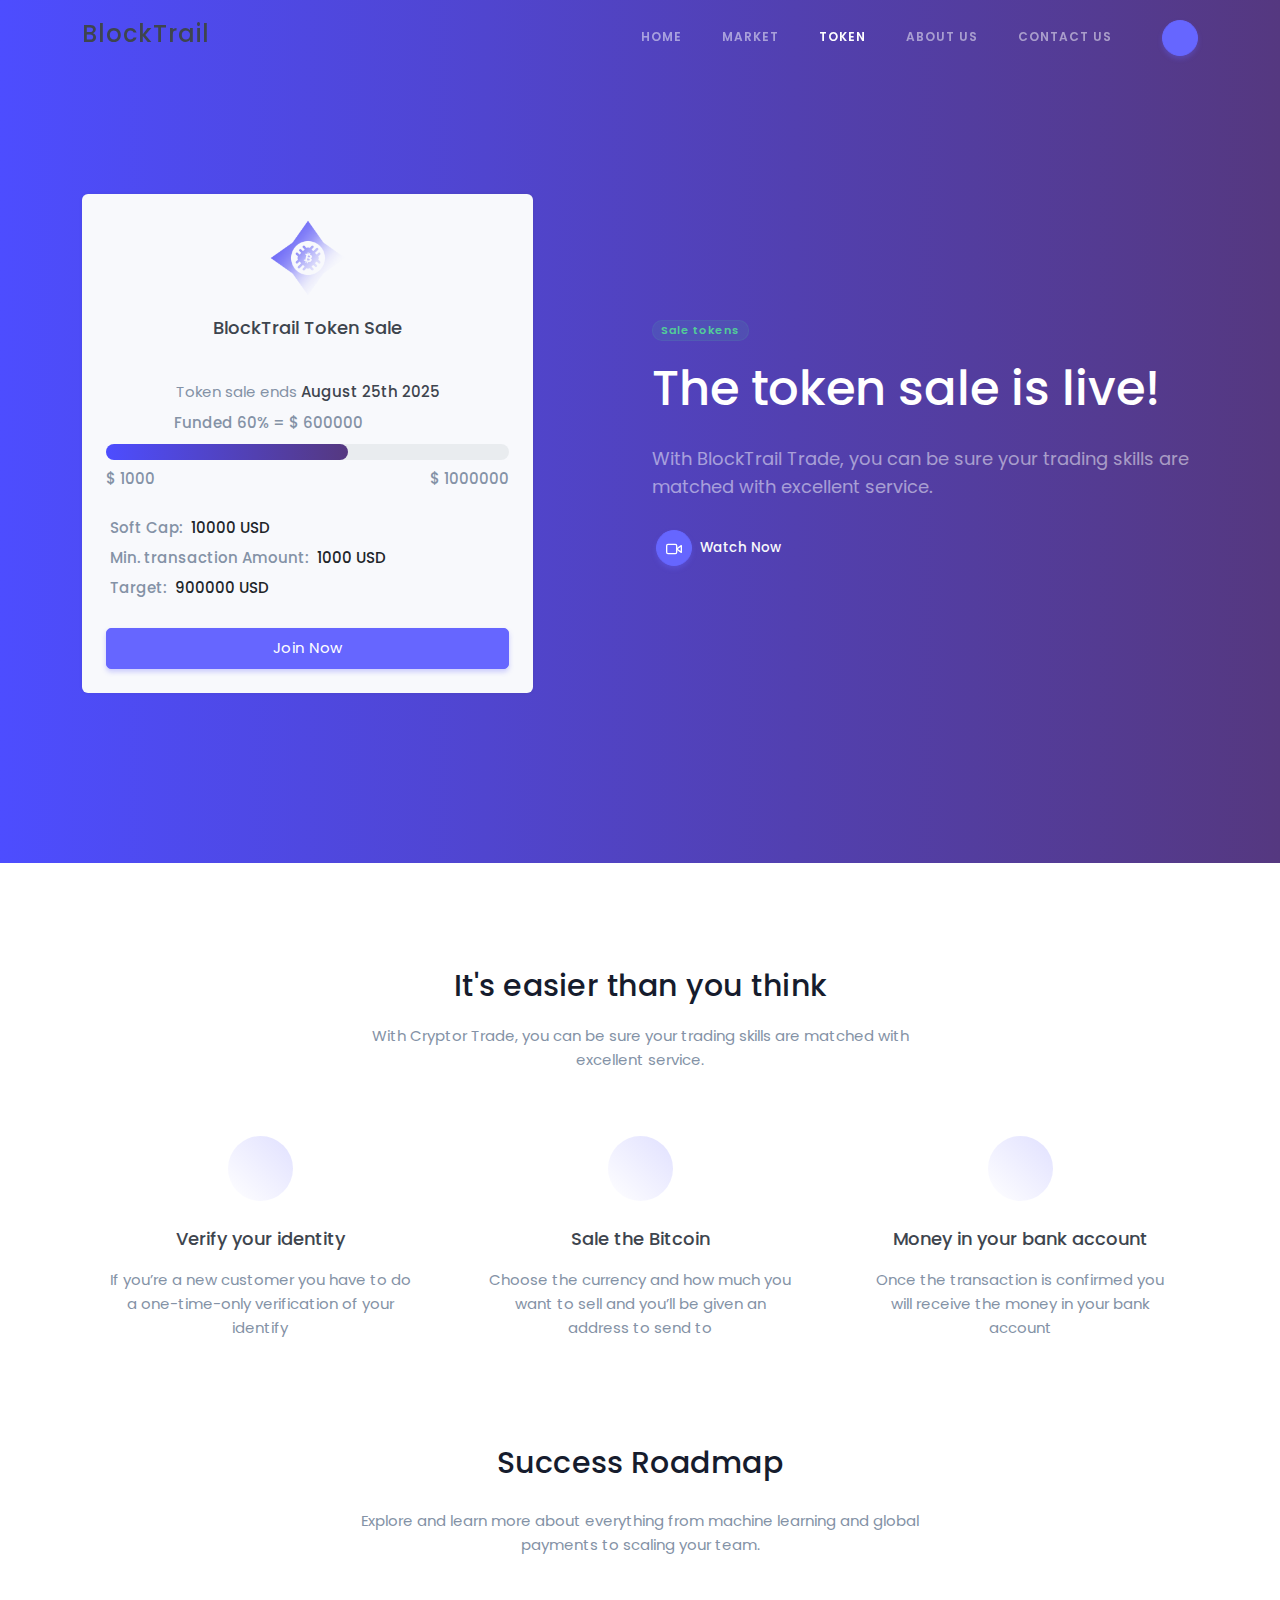
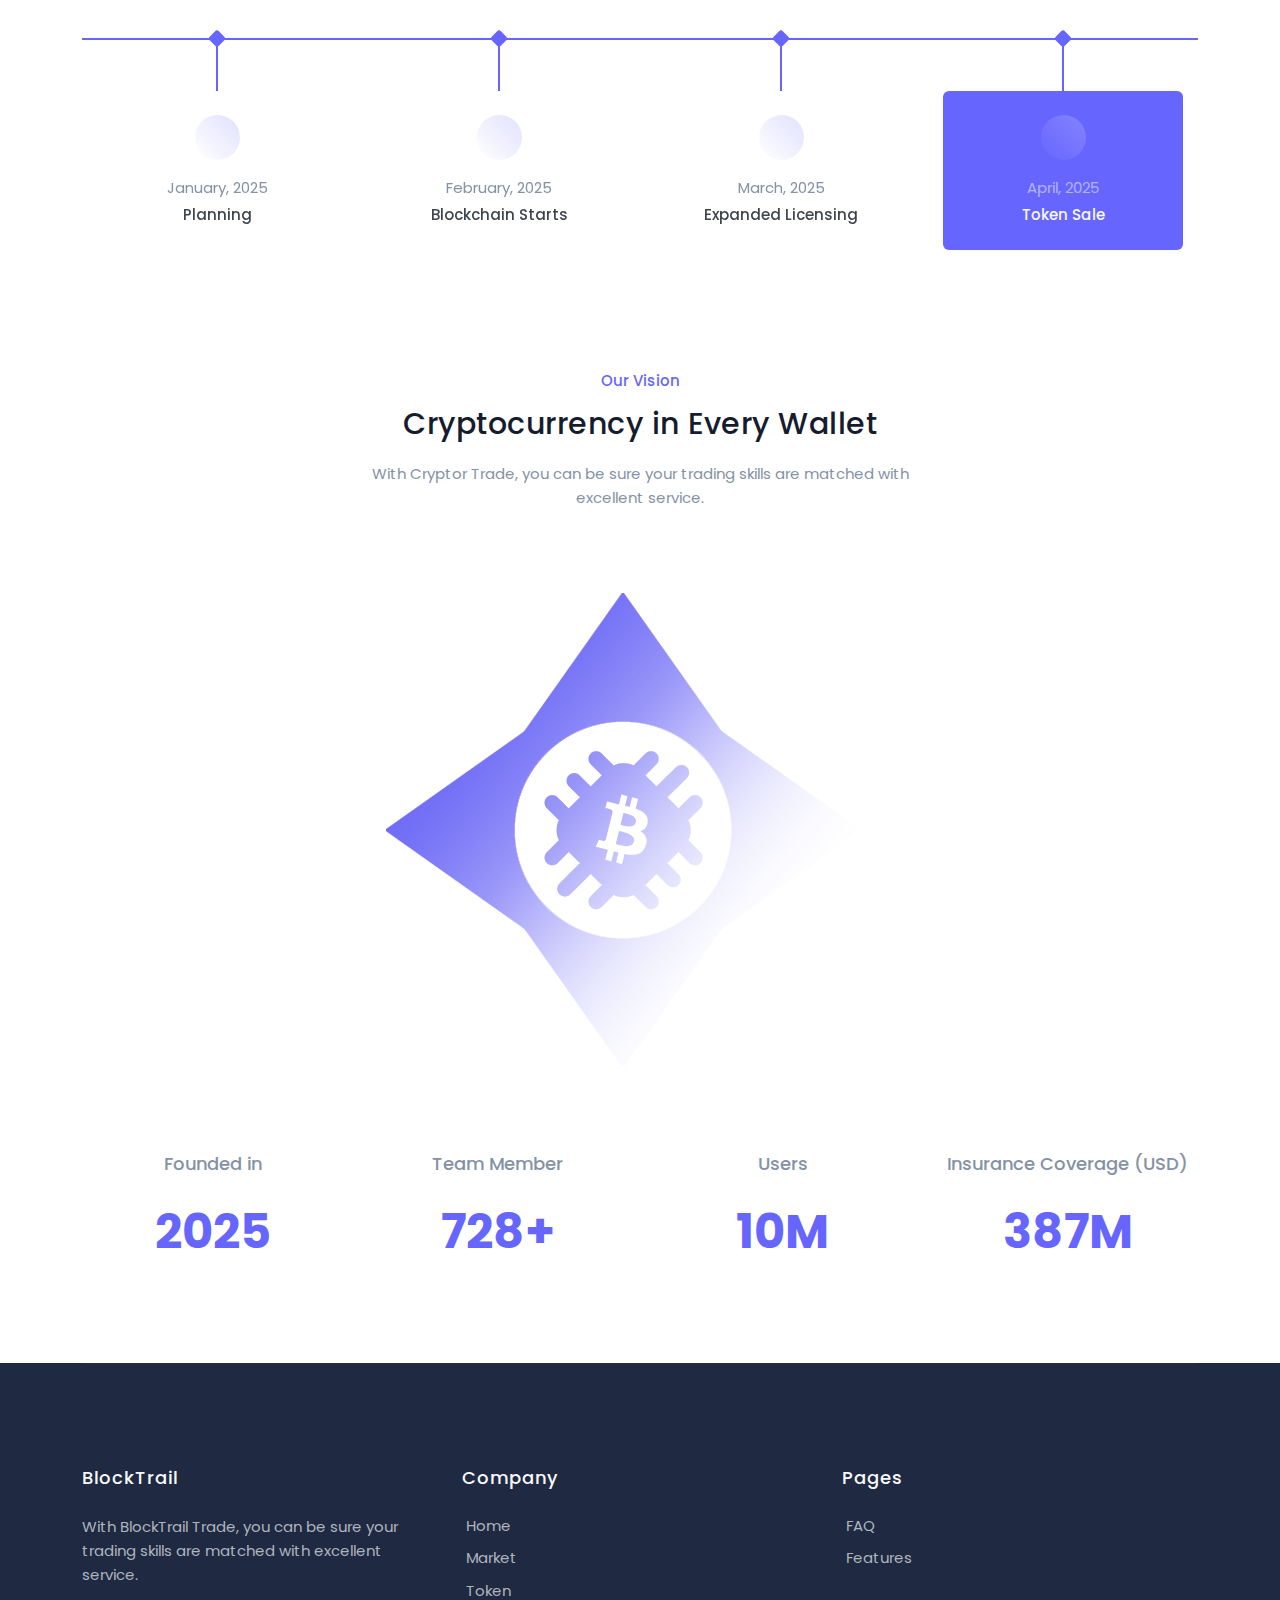
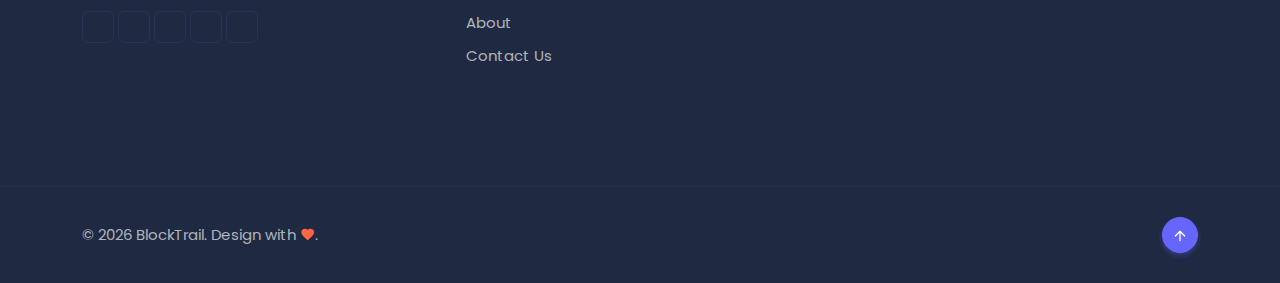
==== token.html @ bfd7046f "hello" ====
<!DOCTYPE html>
<!DOCTYPE html>
    <html lang="en">

    <head>
        <meta charset="utf-8" />
        <title>BlockTrail - Empowering You to Navigate the World of Cryptocurrency</title>
        <meta name="viewport" content="width=device-width, initial-scale=1.0">
        <meta name="description" content="Empowering You to Navigate the World of Cryptocurrency" />
        <meta name="keywords" content="Bitcoin, Cryptocurrency, Crypto, BTC, Cryptocoin, Buy Crypto, Sell Crypto" />
        <meta content="BlockTrail" name="author" />
        <meta content="1.0.0" name="version" />
        <!-- favicon -->
        <link rel="shortcut icon" href="images/favicon.ico">
        <!-- Bootstrap -->
        <link href="css/bootstrap.min.css" rel="stylesheet" type="text/css" />
        <link href="css/tiny-slider.css" rel="stylesheet" />
        <link href="css/materialdesignicons.min.css" rel="stylesheet" type="text/css" />
        <link href="https://unicons.iconscout.com/release/v4.0.0/css/line.css" rel="stylesheet">
        <!-- Main css -->
        <link href="css/style.css" rel="stylesheet" type="text/css" id="theme-opt" />
        <link href="css/colors/default.css" rel="stylesheet" id="color-opt">

    </head>

    <body>

        <!-- Navbar STart -->
        <header id="topnav" class="defaultscroll sticky">
            <div class="container">
                <!-- Logo Start-->
                <a class="logo" href="index.html">
                    <h4 style="padding-top:10%;">BlockTrail</h4>
                </a>
                <!-- Logo end-->
                
                <div class="menu-extras">
                    <div class="menu-item">
                        <!-- Mobile menu toggle-->
                        <a class="navbar-toggle" id="isToggle" onclick="toggleMenu()">
                            <div class="lines">
                                <span></span>
                                <span></span>
                                <span></span>
                            </div>
                        </a>
                        <!-- End mobile menu toggle-->
                    </div>
                </div>

                <!--Login button Start-->
                <ul class="buy-button list-inline mb-0">
                    <li class="list-inline-item search-icon mb-0">
                        <a href="javascript:void(0)" data-bs-toggle="offcanvas" data-bs-target="#offcanvasRight" aria-controls="offcanvasRight">
                            <div class="btn btn-icon btn-pills btn-primary"><i class="uil uil-user"></i></div>
                        </a>
                    </li>
                </ul>
                <!--Login button End-->
        
                <div id="navigation">
                    <!-- Navigation Menu-->   
                    <ul class="navigation-menu nav-right nav-light">

                        <li><a href="index.html" class="sub-menu-item">Home</a></li>
                        <li><a href="market.html" class="sub-menu-item">Market</a></li>
                        <li><a href="token.html" class="sub-menu-item">Token</a></li>
                        <li><a href="aboutus.html" class="sub-menu-item"> About Us</a></li>
                        <li><a href="contact.html" class="sub-menu-item">Contact Us</a></li>
                    </ul><!--end navigation menu-->
                </div><!--end navigation-->
            </div><!--end container-->
        </header><!--end header-->
        <!-- Navbar End -->
        
        <!-- Hero Start -->
        <section class="bg-half-170 d-flex align-items-center">
            <div class="bg-overlay bg-gradient-primary"></div>
            <div class="container">
                <div class="row mt-4 align-items-center">
                    <div class="col-lg-6 offset-lg-1 col-md-6 col-12 order-1 order-md-2">
                        <div class="title-heading">
                            <span class="badge bg-soft-success rounded-md">Sale tokens</span>
                            <h4 class="display-5 fw-medium text-white title-dark mt-3 mb-4">The token sale is live!</h4>
                            <p class="text-white-50 para-desc mx-auto mb-0">With BlockTrail Trade, you can be sure your trading skills are matched with excellent service.</p>
                            <div class="mt-4">
                                <a href="#" class="btn btn-icon btn-pills btn-primary m-1 lightbox"><i data-feather="video" class="icons"></i></a><small class="fw-medium text-light title-dark align-middle ms-1">Watch Now</small>
                            </div>
                        </div>
                    </div><!--end col-->

                    <div class="col-lg-5 col-md-6 col-12 mt-4 pt-2 mt-sm-0 pt-sm-0 order-2 order-md-1">
                        <div class="card border-0 shadow rounded p-4 bg-light overflow-hidden">
                            <img src="images/icon-gradient.png" class="avatar avatar-md-md d-block mx-auto" alt="">
                            <h5 class="text-center text-dark mt-3">BlockTrail Token Sale</h5>
                            <div class="row">
                                <div class="col-md-12 text-center">
                                    <div id="token-sale">
                                        <ul class="count-down list-unstyled m-0">
                                            <li id="days" class="count-number fw-medium mb-0 list-inline-item px-3"></li>
                                            <li id="hours" class="count-number fw-medium mb-0 list-inline-item px-3"></li>
                                            <li id="mins" class="count-number fw-medium mb-0 list-inline-item px-3"></li>
                                            <li id="secs" class="count-number fw-medium mb-0 list-inline-item px-3"></li>
                                            <li id="end" class="h1"></li>
                                        </ul>
                                    </div>
                                </div>
                            </div>
                            
                            <p class="text-muted text-center">Token sale ends <span class="text-dark fw-medium">August 25th 2025</span></p>

                            <div class="progress-box mt-4">
                                <div class="progress rounded-md" style="height: 16px;">
                                    <div class="progress-bar position-relative bg-gradient-primary rounded-md" style="width:60%;">
                                        <div class="progress-value d-block text-muted h6">Funded 60% = $ 600000</div>
                                    </div>
                                </div>
                                <div class="d-flex justify-content-between mt-2">
                                    <h6 class="title text-muted text-start mb-0">$ 1000</h6>
                                    <h6 class="title text-muted text-end mb-0">$ 1000000</h6>
                                </div>
                            </div><!--end process box-->

                            <ul class="list-unstyled mb-0 mt-4">
                                <li class="h6 mb-0"><i class="uil uil-arrow-circle-right text-primary align-middle fs-5 me-1"></i><span class="text-muted">Soft Cap:</span> &nbsp;10000 USD</li>
                                <li class="h6 mb-0"><i class="uil uil-arrow-circle-right text-primary align-middle fs-5 me-1"></i><span class="text-muted">Min. transaction Amount:</span> &nbsp;1000 USD</li>
                                <li class="h6 mb-0"><i class="uil uil-arrow-circle-right text-primary align-middle fs-5 me-1"></i><span class="text-muted">Target:</span> &nbsp;900000 USD</li>
                            </ul>

                            <div class="mt-4">
                                <a href="javascript:void(0)" class="btn btn-primary w-100">Join Now</a>
                            </div>
                        </div>
                    </div><!--end col-->
                </div><!--end row-->
            </div><!--end container--> 
        </section><!--end section-->
        <!-- Hero End -->

        <!-- Start -->
        <section class="section">
            <div class="container">
                <div class="row justify-content-center">
                    <div class="col-12">
                        <div class="section-title text-center mb-4 pb-2">
                            <h4 class="title mb-3">It's easier than you think</h4>
                            <p class="text-muted para-desc mx-auto mb-0">With Cryptor Trade, you can be sure your trading skills are matched with excellent service.</p>
                        </div>
                    </div><!--end col-->
                </div><!--end row-->

                <div class="row justify-content-center">
                    <div class="col-lg-4 col-md-6 col-12 mt-4 pt-2">
                        <div class="feature feature-primary feature-clean rounded text-center px-4">
                            <div class="icons text-center">
                                <i class="uil uil-user-check d-block rounded-pill h3 mb-0 mx-auto"></i>
                            </div>
                            <div class="content mt-4">
                                <a href="javascript:void(0)" class="text-dark h5 title">Verify your identity</a>
                                <p class="text-muted mt-3 mb-0">If you’re a new customer you have to do a one-time-only verification of your identify</p>
                            </div>
                        </div>
                    </div><!--end col-->

                    <div class="col-lg-4 col-md-6 col-12 mt-4 pt-2">
                        <div class="feature feature-primary feature-clean rounded text-center px-4">
                            <div class="icons text-center">
                                <i class="uil uil-qrcode-scan d-block rounded-pill h3 mb-0 mx-auto"></i>
                            </div>
                            <div class="content mt-4">
                                <a href="javascript:void(0)" class="text-dark h5 title">Sale the Bitcoin</a>
                                <p class="text-muted mt-3 mb-0">Choose the currency and how much you want to sell and you’ll be given an address to send to</p>
                            </div>
                        </div>
                    </div><!--end col-->

                    <div class="col-lg-4 col-md-6 col-12 mt-4 pt-2">
                        <div class="feature feature-primary feature-clean rounded text-center px-4">
                            <div class="icons text-center">
                                <i class="uil uil-university d-block rounded-pill h3 mb-0 mx-auto"></i>
                            </div>
                            <div class="content mt-4">
                                <a href="javascript:void(0)" class="text-dark h5 title">Money in your bank account</a>
                                <p class="text-muted mt-3 mb-0">Once the transaction is confirmed you will receive the money in your bank account</p>
                            </div>
                        </div>
                    </div><!--end col-->
                </div><!--end container-->
            </div><!--end container-->
            
            <div class="container mt-100 mt-60">
                <div class="row">
                    <div class="col-12">
                        <div class="section-title text-center mb-4 pb-2">
                            <h4 class="title mb-4">Success Roadmap</h4>
                            <p class="text-muted mx-auto para-desc mb-0">Explore and learn more about everything from machine learning and global payments to  scaling your team.</p>
                        </div>
                    </div><!--end col-->
                </div><!--end row-->

                <div class="row">
                    <div class="col-12 mt-4 pt-2">
                        <div class="tiny-four-item tiny-timeline">
                            <div class="tiny-slide text-center">
                                <div class="card pt-4 border-0 feature key-feature feature-primary item-box">
                                    <div class="icon text-center rounded-pill mx-auto mb-3 fs-5">
                                        <i class="uil uil-pen"></i>
                                    </div>
                                    <p class="text-muted mb-0">January, 2025</p>
                                    <h6 class="mb-0 mt-1 text-dark">Planning</h6>
                                </div>
                            </div>

                            <div class="tiny-slide text-center">
                                <div class="card pt-4 border-0 feature key-feature feature-primary item-box">
                                    <div class="icon text-center rounded-pill mx-auto mb-3 fs-5">
                                        <i class="uil uil-bitcoin"></i>
                                    </div>
                                    <p class="text-muted mb-0">February, 2025</p>
                                    <h6 class="mb-0 mt-1 text-dark">Blockchain Starts</h6>
                                </div>
                            </div>

                            <div class="tiny-slide text-center">
                                <div class="card pt-4 border-0 feature key-feature feature-primary item-box">
                                    <div class="icon text-center rounded-pill mx-auto mb-3 fs-5">
                                        <i class="uil uil-clipboard-blank"></i>
                                    </div>
                                    <p class="text-muted mb-0">March, 2025</p>
                                    <h6 class="mb-0 mt-1 text-dark">Expanded Licensing</h6>
                                </div>
                            </div>

                            <div class="tiny-slide text-center">
                                <div class="card p-4 border-0 feature key-feature feature-light bg-primary item-box">
                                    <div class="icon text-center rounded-pill mx-auto mb-3 fs-5">
                                        <i class="uil uil-money-insert"></i>
                                    </div>
                                    <p class="text-white-50 mb-0">April, 2025</p>
                                    <h6 class="text-light title-dark mb-0 mt-1">Token Sale</h6>
                                </div>
                            </div>

                            <div class="tiny-slide text-center">
                                <div class="card pt-4 border-0 feature key-feature feature-primary item-box">
                                    <div class="icon text-center rounded-pill mx-auto mb-3 fs-5">
                                        <i class="uil uil-airplay"></i>
                                    </div>
                                    <p class="text-muted mb-0">May, 2025</p>
                                    <h6 class="mb-0 mt-1 text-dark">Project Launch</h6>
                                </div>
                            </div>

                            <div class="tiny-slide text-center">
                                <div class="card pt-4 border-0 feature key-feature feature-primary item-box">
                                    <div class="icon text-center rounded-pill mx-auto mb-3 fs-5">
                                        <i class="uil uil-euro-circle"></i>
                                    </div>
                                    <p class="text-muted mb-0">June, 2025</p>
                                    <h6 class="mb-0 mt-1 text-dark">Tier 5 sold</h6>
                                </div>
                            </div>

                            <div class="tiny-slide text-center">
                                <div class="card pt-4 border-0 feature key-feature feature-primary item-box">
                                    <div class="icon text-center rounded-pill mx-auto mb-3 fs-5">
                                        <i class="uil uil-desktop"></i>
                                    </div>
                                    <p class="text-muted mb-0">December, 2025</p>
                                    <h6 class="mb-0 mt-1 text-dark">Project Live</h6>
                                </div>
                            </div>
                        </div>
                    </div><!--end col-->
                </div><!--end row-->
            </div><!--end container-->

            <div class="container mt-100 mt-60">
                <div class="row justify-content-center">
                    <div class="col-12">
                        <div class="section-title text-center mb-4 pb-2">
                            <h6 class="text-primary">Our Vision</h6>
                            <h4 class="title mb-3 mt-2">Cryptocurrency in Every Wallet</h4>

                            <p class="text-muted para-desc mx-auto mb-0">With Cryptor Trade, you can be sure your trading skills are matched with excellent service.</p>
                        </div>
                    </div><!--end col-->
                </div><!--end row-->

                <div class="row justify-content-center my-4 py-2">
                    <div class="col-md-6">
                        <img src="images/icon-gradient.png" class="img-fluid" alt="">
                    </div><!--end col-->
                </div><!--end row-->

                <div class="row justify-content-center">
                    <div class="col-lg-3 col-md-6 mt-4 pt-2">
                        <div class="text-center">
                            <h5 class="text-muted mb-0">Founded in</h5>
                            <h2 class="mb-0 display-5 mt-4 fw-bold text-primary"><span class="counter-value" data-target="2025">2025</span></h2>
                        </div>
                    </div><!--end col-->

                    <div class="col-lg-3 col-md-6 mt-4 pt-2">
                        <div class="text-center">
                            <h5 class="text-muted mb-0">Team Member</h5>
                            <h2 class="mb-0 display-5 mt-4 fw-bold text-primary"><span class="counter-value" data-target="1000">551</span>+</h2>
                        </div>
                    </div><!--end col-->

                    <div class="col-lg-3 col-md-6 mt-4 pt-2">
                        <div class="text-center">
                            <h5 class="text-muted mb-0">Users</h5>
                            <h2 class="mb-0 display-5 mt-4 fw-bold text-primary"><span class="counter-value" data-target="10">1</span>M</h2>
                        </div>
                    </div><!--end col-->

                    <div class="col-lg-3 col-md-6 mt-4 pt-2">
                        <div class="text-center">
                            <h5 class="text-muted mb-0">Insurance Coverage (USD)</h5>
                            <h2 class="mb-0 display-5 mt-4 fw-bold text-primary"><span class="counter-value" data-target="410">210</span>M</h2>
                        </div>
                    </div><!--end col-->
                </div><!--end row-->
            </div><!--end container-->
        </section><!--end section-->
        <!-- Vision End -->

         <!-- Footer Start -->
         <footer class="bg-footer">
    
            <div class="container">
                <div class="row">
                    <div class="col-12">
                        <div class="footer-py-100 footer-border-top">
                            <div class="row">
                                <div class="col-lg-4 col-12 mb-0 mb-md-4 pb-0 pb-md-2">
                                    <a href="index.html" class="logo-footer">
                                        <h5 class="text-light footer-head">BlockTrail</h5>
                                    </a>
                                    <p class="text-foot mt-4">With BlockTrail Trade, you can be sure your trading skills are matched with excellent service.</p>
                                    <ul class="list-unstyled social-icon foot-social-icon mb-0 mt-4">
                            <li class="list-inline-item"><a href="#" target="_blank" class="rounded"><i class="uil uil-dribbble align-middle" title="dribbble"></i></a></li>
                            <li class="list-inline-item"><a href="#" target="_blank" class="rounded"><i class="uil uil-linkedin" title="Linkedin"></i></a></li>
                            <li class="list-inline-item"><a href="#" target="_blank" class="rounded"><i class="uil uil-facebook-f align-middle" title="facebook"></i></a></li>
                            <li class="list-inline-item"><a href="#" target="_blank" class="rounded"><i class="uil uil-instagram align-middle" title="instagram"></i></a></li>
                            <li class="list-inline-item"><a href="#" target="_blank" class="rounded"><i class="uil uil-twitter align-middle" title="twitter"></i></a></li>
                                    </ul><!--end icon-->
                                </div><!--end col-->

                                <div class="col-lg-4 col-md-4 col-12 mt-4 mt-sm-0 pt-2 pt-sm-0">
                                    <h5 class="text-light footer-head">Company</h5>
                                    <ul class="list-unstyled footer-list mt-4">
                                        <li><a href="index.html" class="text-foot"><i class="uil uil-angle-right-b me-1"></i>Home</a></li>
                                        <li><a href="market.html" class="text-foot"><i class="uil uil-angle-right-b me-1"></i>Market</a></li>
                                        <li><a href="token.html" class="text-foot"><i class="uil uil-angle-right-b me-1"></i>Token</a></li>
                                        <li><a href="aboutus.html" class="text-foot"><i class="uil uil-angle-right-b me-1"></i>About</a></li>
                                        <li><a href="contact.html" class="text-foot"><i class="uil uil-angle-right-b me-1"></i>Contact Us</a></li>
                                    </ul>
                                </div><!--end col-->
                                
                                <div class="col-lg-4 col-md-4 col-12 mt-4 mt-sm-0 pt-2 pt-sm-0">
                                    <h5 class="text-light footer-head">Pages</h5>
                                    <ul class="list-unstyled footer-list mt-4">
                                        <li><a href="#" class="text-foot"><i class="uil uil-angle-right-b me-1"></i>FAQ</a></li>
                                        <li><a href="#" class="text-foot"><i class="uil uil-angle-right-b me-1"></i>Features</a></li>
                                    </ul>
                                </div><!--end col-->
                            </div><!--end row-->
                        </div>
                    </div><!--end col-->
                </div><!--end row-->
            </div><!--end container-->

            <div class="footer-py-30 footer-border-top">
                <div class="container">
                    <div class="row align-items-center">
                        <div class="col-sm-8">
                            <div class="text-sm-start text-center">
                                <p class="mb-0 text-foot">© <script>document.write(new Date().getFullYear())</script> BlockTrail. Design with <i class="mdi mdi-heart text-danger"></i>.</p>
                            </div>
                        </div><!--end col-->
    
                        <div class="col-sm-4 mt-4 mt-sm-0">
                            <div class="text-sm-end text-center">
                                <a href="#" onclick="topFunction()" id="back-to-top" class="btn btn-pills btn-icon btn-primary back-to-top"><i data-feather="arrow-up" class="icons"></i></a>
                            </div>                            
                        </div><!--end col-->
                    </div><!--end row-->
                </div><!--end container-->
            </div>
        </footer><!--end footer-->
        <!-- Footer End -->
        
        
        
        
        <!-- javascript -->
        <script src="js/bootstrap.bundle.min.js"></script>
        <script src="js/tiny-slider.js "></script>
        <script src="js/feather.min.js"></script>
        
        <!-- Main Js -->
        <script src="js/plugins.init.js"></script>
        <script src="js/app.js"></script>
        
    </body>

</html>
---- css/tiny-slider.css ----
.tns-outer{padding:0 !important}.tns-outer [hidden]{display:none !important}.tns-outer [aria-controls],.tns-outer [data-action]{cursor:pointer}.tns-slider{-webkit-transition:all 0s;-moz-transition:all 0s;transition:all 0s}.tns-slider>.tns-item{-webkit-box-sizing:border-box;-moz-box-sizing:border-box;box-sizing:border-box}.tns-horizontal.tns-subpixel{white-space:nowrap}.tns-horizontal.tns-subpixel>.tns-item{display:inline-block;vertical-align:top;white-space:normal}.tns-horizontal.tns-no-subpixel:after{content:'';display:table;clear:both}.tns-horizontal.tns-no-subpixel>.tns-item{float:left}.tns-horizontal.tns-carousel.tns-no-subpixel>.tns-item{margin-right:-100%}.tns-no-calc{position:relative;left:0}.tns-gallery{position:relative;left:0;min-height:1px}.tns-gallery>.tns-item{position:absolute;left:-100%;-webkit-transition:transform 0s, opacity 0s;-moz-transition:transform 0s, opacity 0s;transition:transform 0s, opacity 0s}.tns-gallery>.tns-slide-active{position:relative;left:auto !important}.tns-gallery>.tns-moving{-webkit-transition:all 0.25s;-moz-transition:all 0.25s;transition:all 0.25s}.tns-autowidth{display:inline-block}.tns-lazy-img{-webkit-transition:opacity 0.6s;-moz-transition:opacity 0.6s;transition:opacity 0.6s;opacity:0.6}.tns-lazy-img.tns-complete{opacity:1}.tns-ah{-webkit-transition:height 0s;-moz-transition:height 0s;transition:height 0s}.tns-ovh{overflow:hidden}.tns-visually-hidden{position:absolute;left:-10000em}.tns-transparent{opacity:0;visibility:hidden}.tns-fadeIn{opacity:1;filter:alpha(opacity=100);z-index:0}.tns-normal,.tns-fadeOut{opacity:0;filter:alpha(opacity=0);z-index:-1}.tns-vpfix{white-space:nowrap}.tns-vpfix>div,.tns-vpfix>li{display:inline-block}.tns-t-subp2{margin:0 auto;width:310px;position:relative;height:10px;overflow:hidden}.tns-t-ct{width:2333.3333333%;width:-webkit-calc(100% * 70 / 3);width:-moz-calc(100% * 70 / 3);width:calc(100% * 70 / 3);position:absolute;right:0}.tns-t-ct:after{content:'';display:table;clear:both}.tns-t-ct>div{width:1.4285714%;width:-webkit-calc(100% / 70);width:-moz-calc(100% / 70);width:calc(100% / 70);height:10px;float:left}

/*# sourceMappingURL=tiny-slider.css.map */
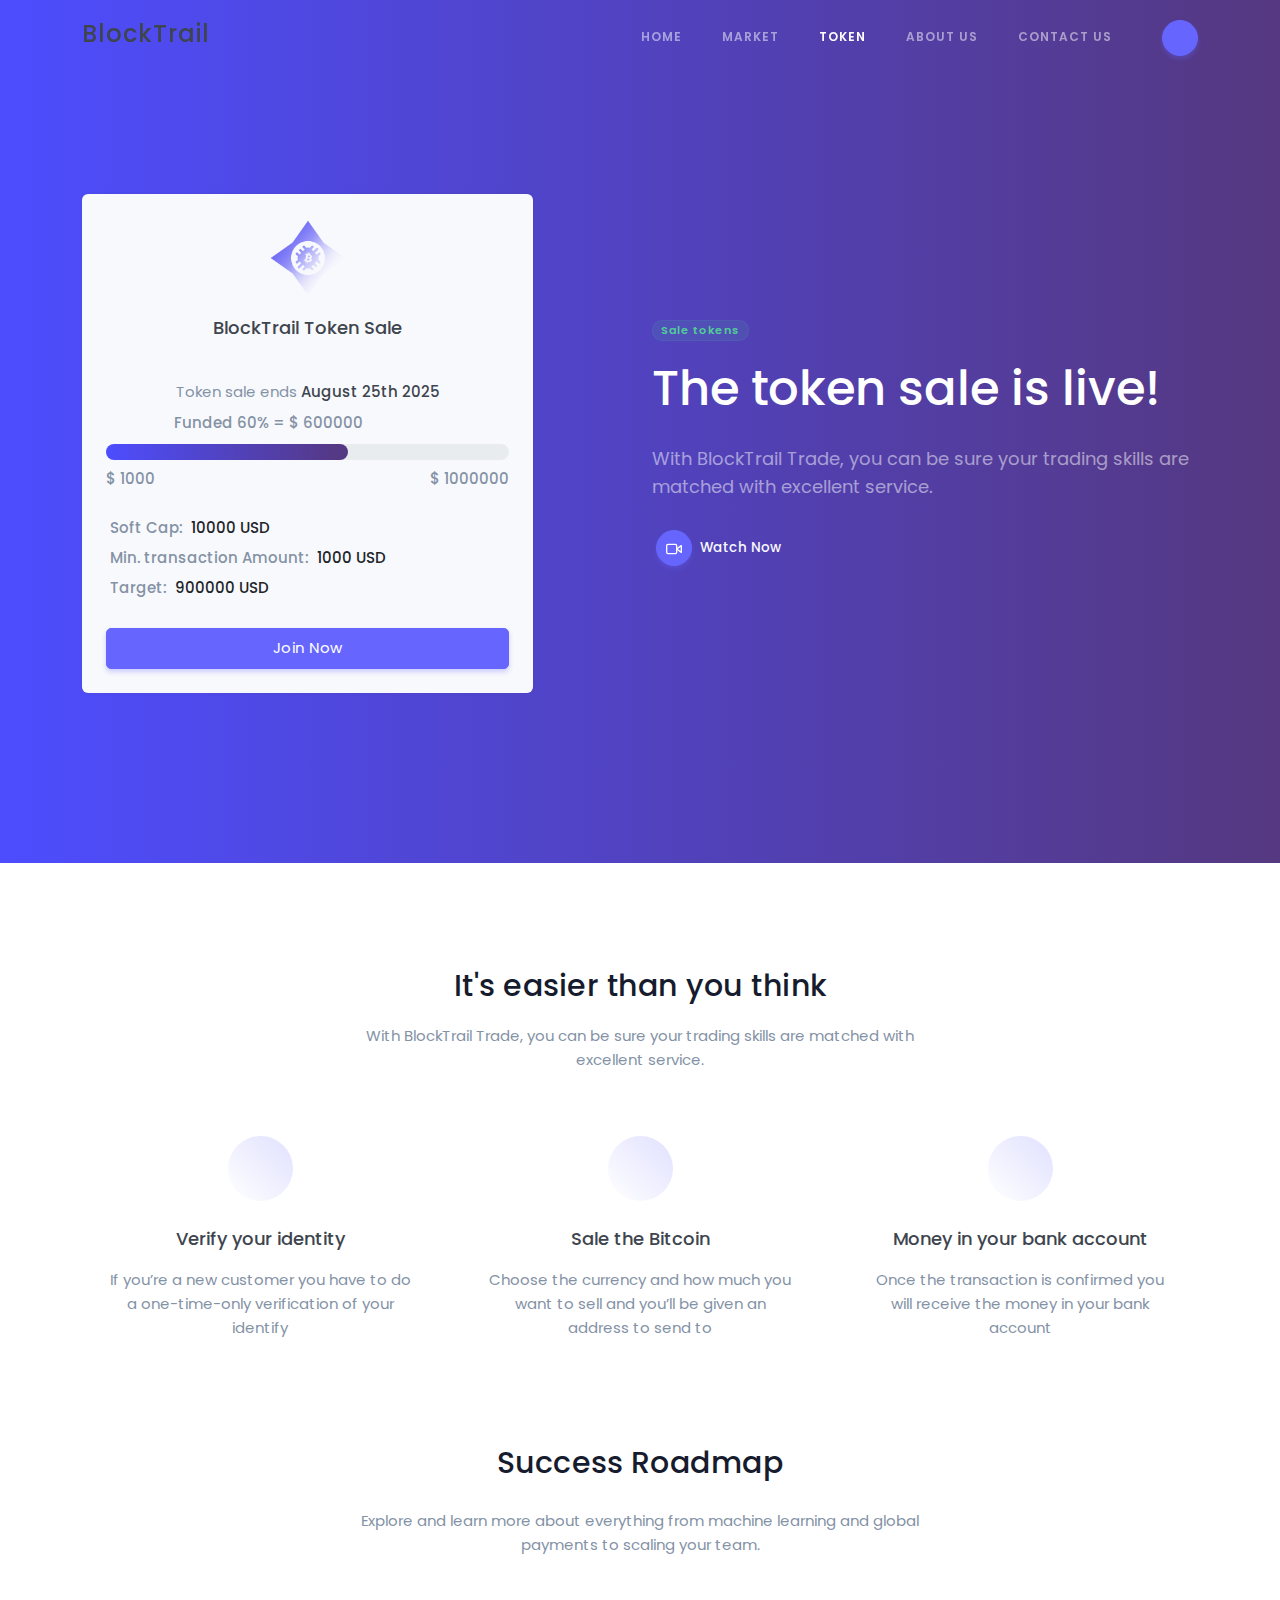
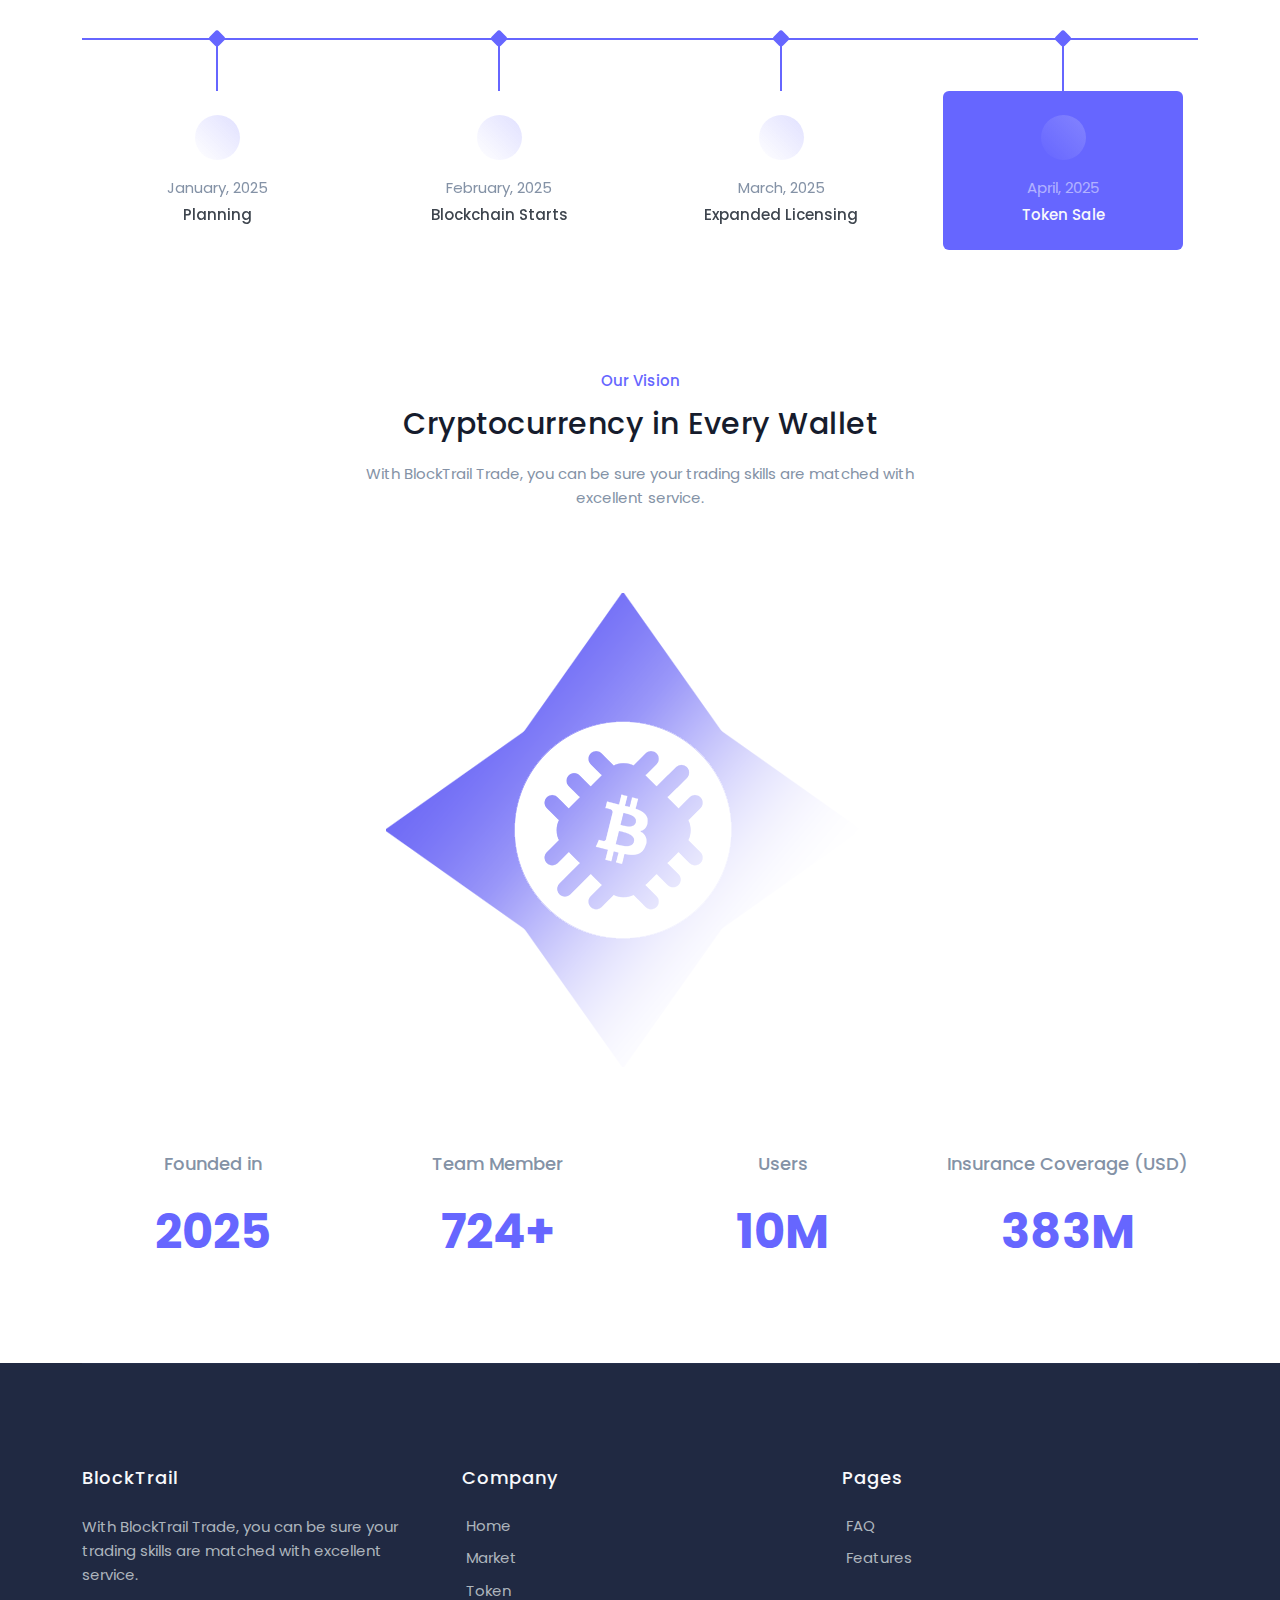
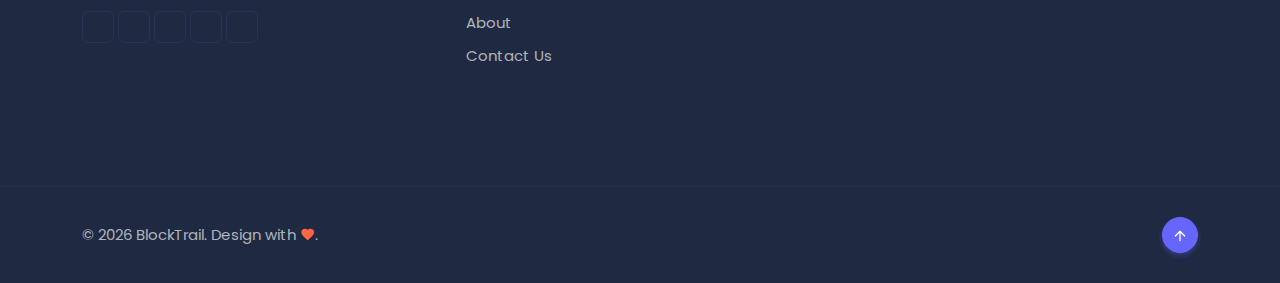
==== commit c1595423: "changes" ====
--- a/token.html
+++ b/token.html
@@ -144,7 +144,7 @@
                     <div class="col-12">
                         <div class="section-title text-center mb-4 pb-2">
                             <h4 class="title mb-3">It's easier than you think</h4>
-                            <p class="text-muted para-desc mx-auto mb-0">With Cryptor Trade, you can be sure your trading skills are matched with excellent service.</p>
+                            <p class="text-muted para-desc mx-auto mb-0">With BlockTrail Trade, you can be sure your trading skills are matched with excellent service.</p>
                         </div>
                     </div><!--end col-->
                 </div><!--end row-->
@@ -282,7 +282,7 @@
                             <h6 class="text-primary">Our Vision</h6>
                             <h4 class="title mb-3 mt-2">Cryptocurrency in Every Wallet</h4>
 
-                            <p class="text-muted para-desc mx-auto mb-0">With Cryptor Trade, you can be sure your trading skills are matched with excellent service.</p>
+                            <p class="text-muted para-desc mx-auto mb-0">With BlockTrail Trade, you can be sure your trading skills are matched with excellent service.</p>
                         </div>
                     </div><!--end col-->
                 </div><!--end row-->
